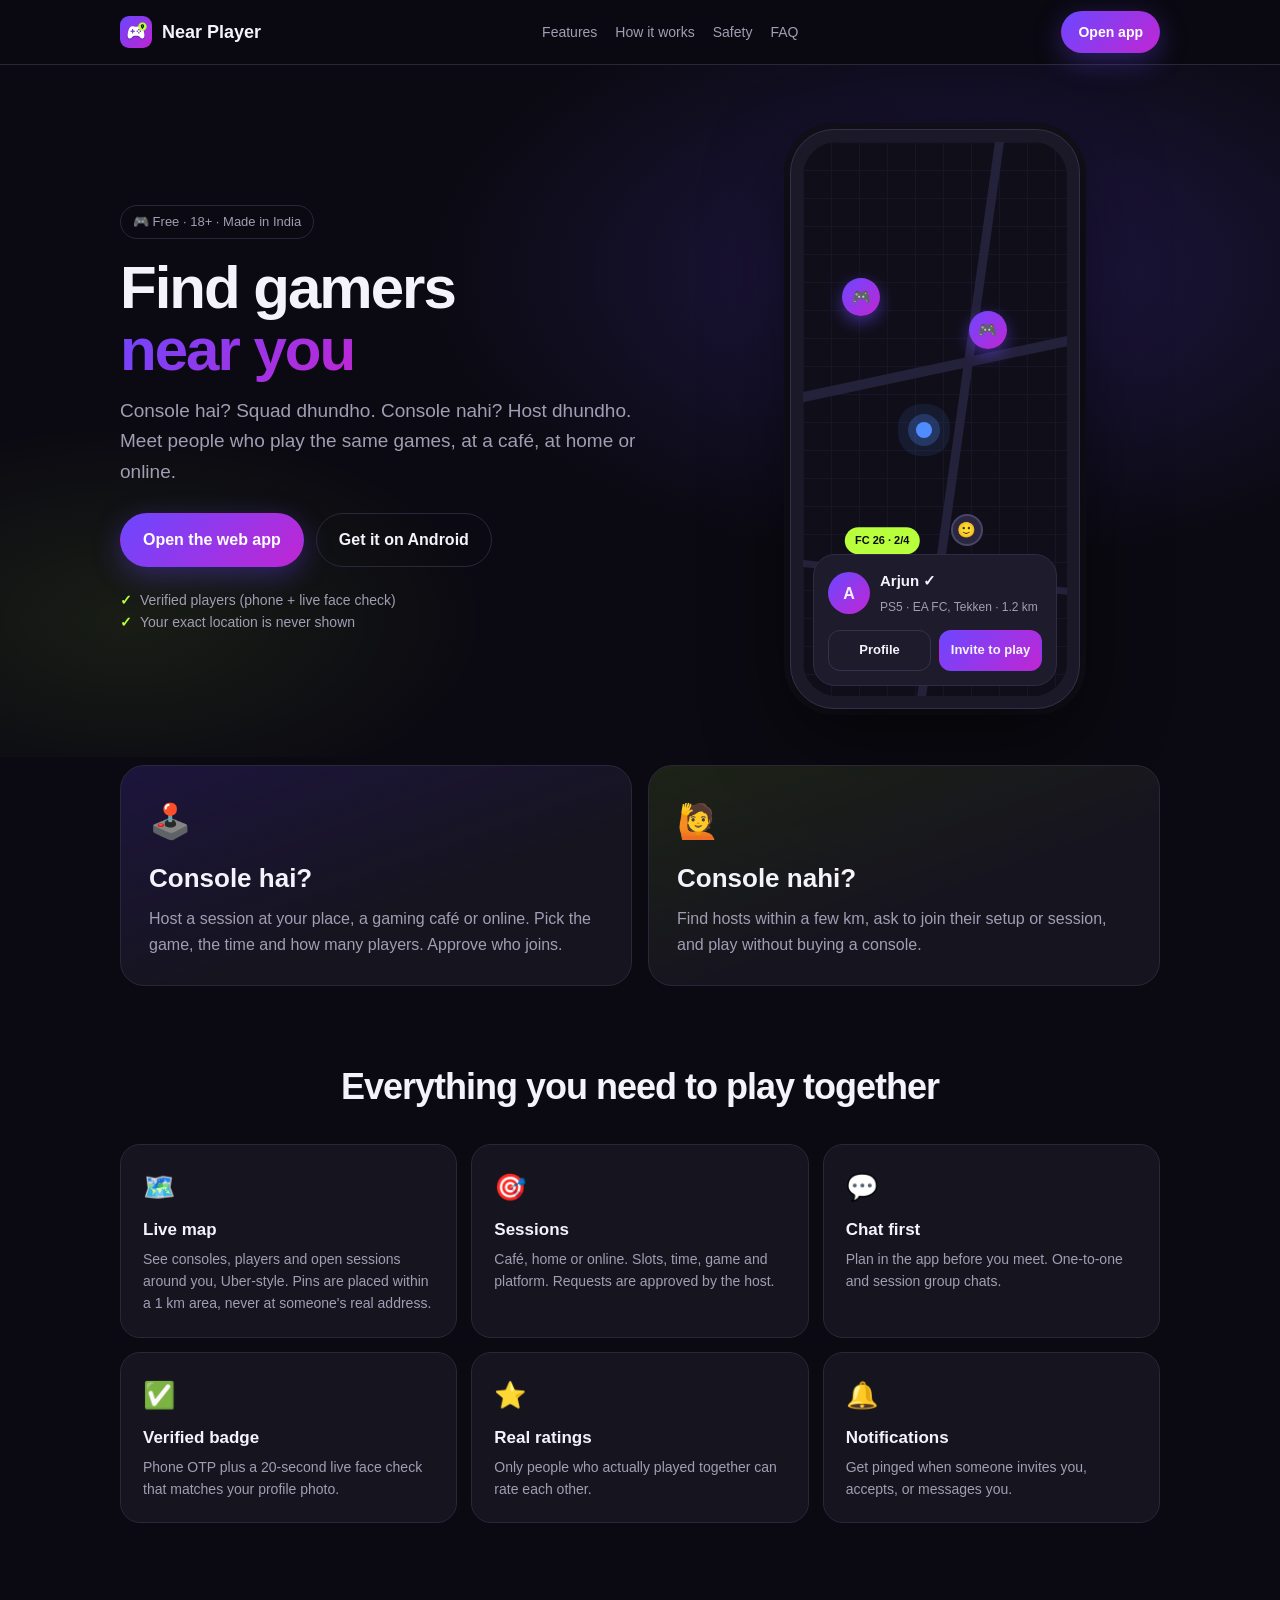
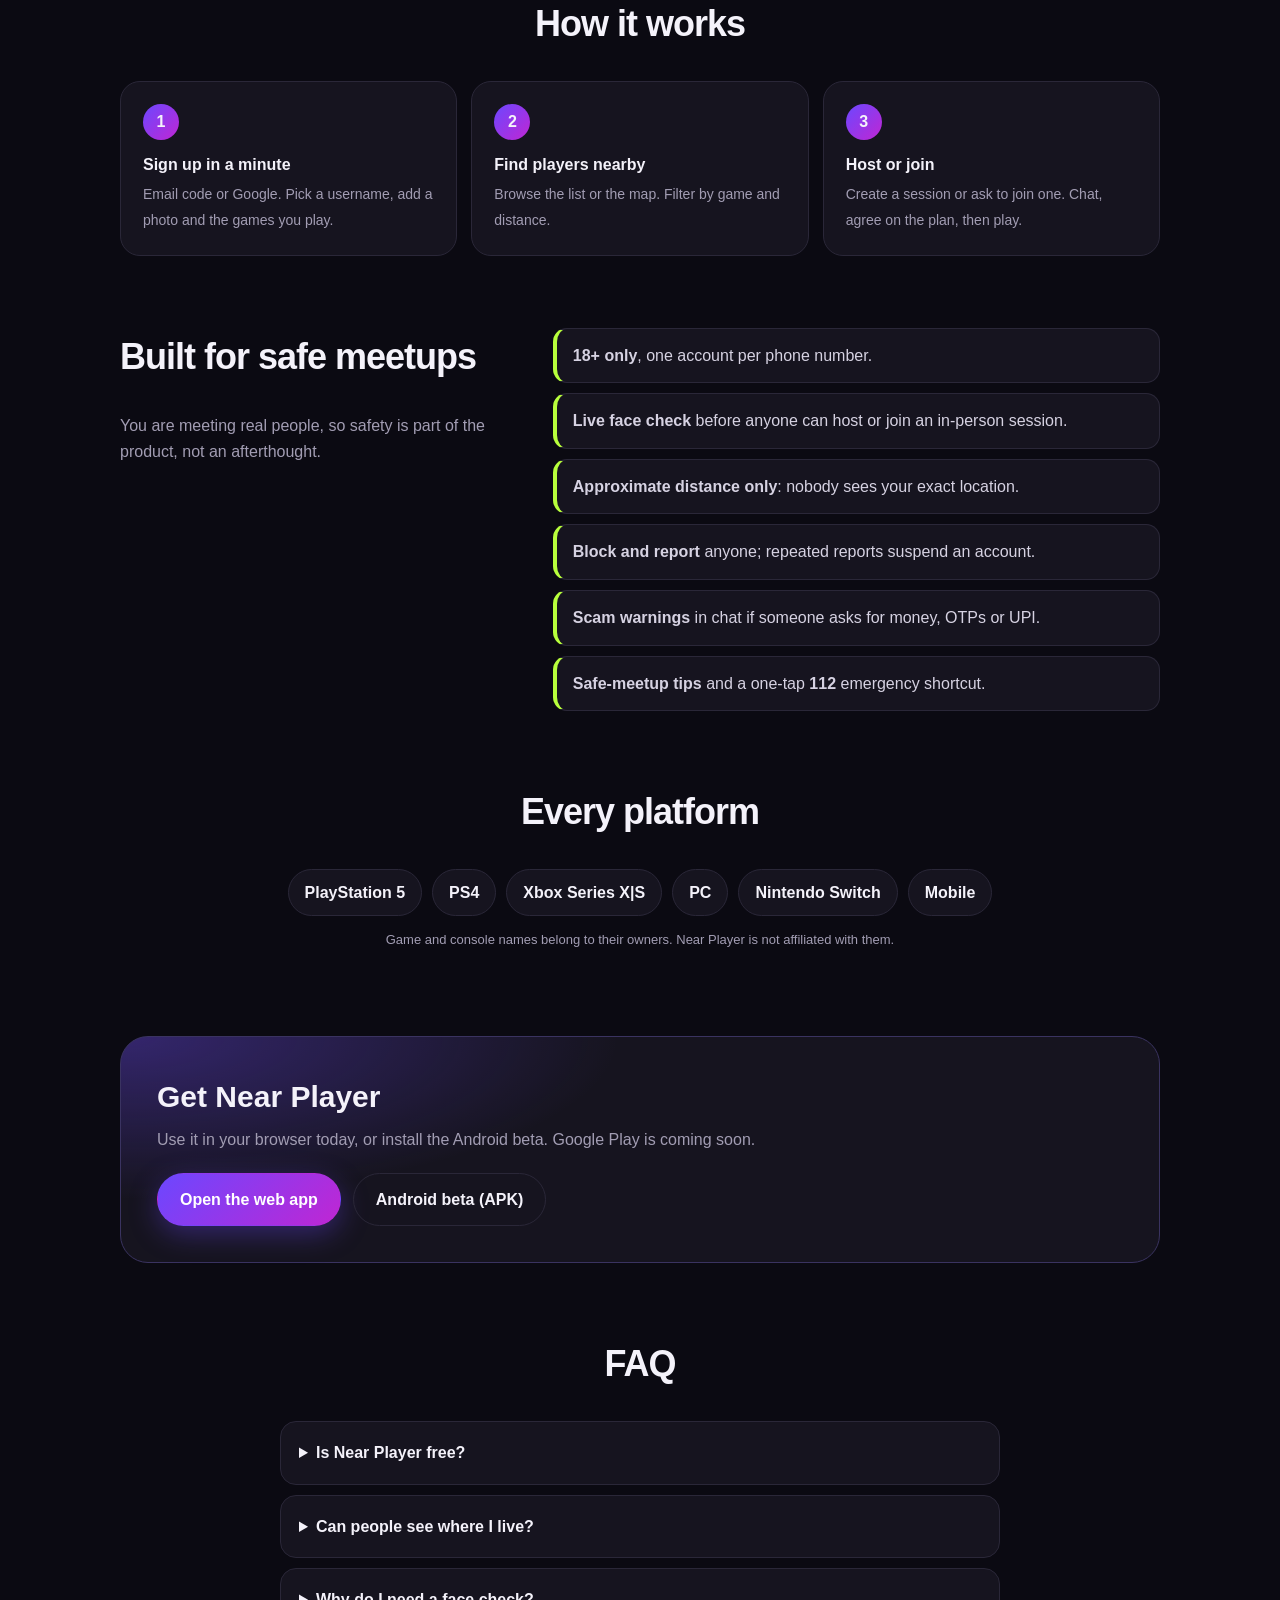
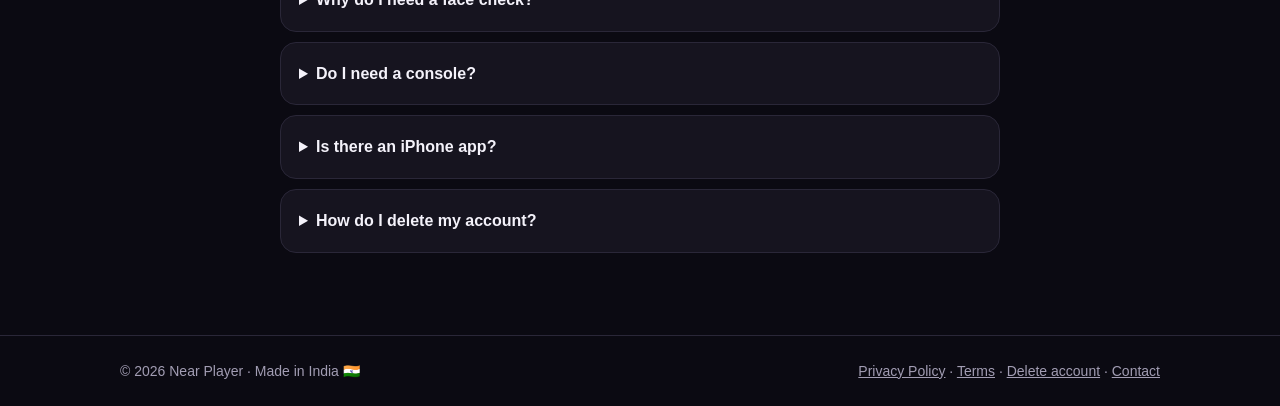
==== index.html @ e23db386 "Contact: support@nearplayer.live Co-Authored-By: Claude Opus 5.5 <noreply@anthropic.com>" ====
<!doctype html>
<html lang="en">
<head>
  <meta charset="utf-8">
  <meta name="viewport" content="width=device-width, initial-scale=1">
  <title>Near Player · Find gamers near you</title>
  <meta name="description" content="Near Player is a free app to find gamers near you. Console hai? Squad dhundho. Console nahi? Host dhundho. Host or join sessions at a café, at home or online, with verified players.">
  <link rel="canonical" href="https://nearplayer.live/">
  <link rel="icon" href="/favicon.png">
  <link rel="apple-touch-icon" href="/icon.png">
  <meta name="theme-color" content="#0b0a12">
  <meta property="og:type" content="website">
  <meta property="og:site_name" content="Near Player">
  <meta property="og:title" content="Near Player · Find gamers near you">
  <meta property="og:description" content="Console hai? Squad dhundho. Console nahi? Host dhundho. Free, 18+, verified players.">
  <meta property="og:url" content="https://nearplayer.live/">
  <meta property="og:image" content="https://nearplayer.live/og.png">
  <meta name="twitter:card" content="summary_large_image">
  <link rel="stylesheet" href="/styles.css">
  <script type="application/ld+json">
  {"@context":"https://schema.org","@type":"SoftwareApplication","name":"Near Player","operatingSystem":"Android, Web","applicationCategory":"SocialNetworkingApplication","offers":{"@type":"Offer","price":"0","priceCurrency":"INR"},"url":"https://nearplayer.live/","description":"Find gamers near you. Host or join gaming sessions at a café, at home or online."}
  </script>
</head>
<body class="landing">
  <header class="bar sticky"><div class="wrap wide">
    <a class="brand" href="/"><img src="/icon.png" alt="">Near Player</a>
    <nav class="links">
      <a href="#features">Features</a><a href="#how">How it works</a><a href="#safety">Safety</a><a href="#faq">FAQ</a>
    </nav>
    <a class="btn small" href="https://app.nearplayer.live/">Open app</a>
  </div></header>

  <main>
    <!-- Hero -->
    <section class="hero2"><div class="wrap wide hero-grid">
      <div class="hero-copy">
        <span class="kicker">🎮 Free · 18+ · Made in India</span>
        <h1>Find gamers <span>near you</span></h1>
        <p class="lead">Console hai? Squad dhundho. Console nahi? Host dhundho.<br>Meet people who play the same games, at a café, at home or online.</p>
        <div class="cta-row">
          <a class="btn" href="https://app.nearplayer.live/">Open the web app</a>
          <a class="btn ghost" href="#download">Get it on Android</a>
        </div>
        <ul class="ticks">
          <li>Verified players (phone + live face check)</li>
          <li>Your exact location is never shown</li>
        </ul>
      </div>
      <div class="phone" aria-hidden="true">
        <div class="screen">
          <div class="map">
            <span class="road r1"></span><span class="road r2"></span><span class="road r3"></span>
            <span class="pin you" style="left:46%;top:52%"></span>
            <span class="pin host" style="left:22%;top:28%">🎮</span>
            <span class="pin host" style="left:70%;top:34%">🎮</span>
            <span class="pin player" style="left:62%;top:70%">🙂</span>
            <span class="pin session" style="left:30%;top:72%">FC 26 · 2/4</span>
          </div>
          <div class="sheet">
            <div class="sheet-row"><span class="av">A</span><div><b>Arjun ✓</b><small>PS5 · EA FC, Tekken · 1.2 km</small></div></div>
            <div class="sheet-btns"><span>Profile</span><span class="go">Invite to play</span></div>
          </div>
        </div>
      </div>
    </div></section>

    <!-- Two sides -->
    <section class="wrap wide two-up">
      <div class="side host-side">
        <span class="emoji">🕹️</span>
        <h2>Console hai?</h2>
        <p>Host a session at your place, a gaming café or online. Pick the game, the time and how many players. Approve who joins.</p>
      </div>
      <div class="side join-side">
        <span class="emoji">🙋</span>
        <h2>Console nahi?</h2>
        <p>Find hosts within a few km, ask to join their setup or session, and play without buying a console.</p>
      </div>
    </section>

    <!-- Features -->
    <section id="features" class="wrap wide section">
      <h2 class="title">Everything you need to play together</h2>
      <div class="features">
        <div class="feature"><span>🗺️</span><b>Live map</b><p>See consoles, players and open sessions around you, Uber-style. Pins are placed within a 1 km area, never at someone's real address.</p></div>
        <div class="feature"><span>🎯</span><b>Sessions</b><p>Café, home or online. Slots, time, game and platform. Requests are approved by the host.</p></div>
        <div class="feature"><span>💬</span><b>Chat first</b><p>Plan in the app before you meet. One-to-one and session group chats.</p></div>
        <div class="feature"><span>✅</span><b>Verified badge</b><p>Phone OTP plus a 20-second live face check that matches your profile photo.</p></div>
        <div class="feature"><span>⭐</span><b>Real ratings</b><p>Only people who actually played together can rate each other.</p></div>
        <div class="feature"><span>🔔</span><b>Notifications</b><p>Get pinged when someone invites you, accepts, or messages you.</p></div>
      </div>
    </section>

    <!-- How it works -->
    <section id="how" class="wrap wide section">
      <h2 class="title">How it works</h2>
      <ol class="steps">
        <li><b>Sign up in a minute</b><span>Email code or Google. Pick a username, add a photo and the games you play.</span></li>
        <li><b>Find players nearby</b><span>Browse the list or the map. Filter by game and distance.</span></li>
        <li><b>Host or join</b><span>Create a session or ask to join one. Chat, agree on the plan, then play.</span></li>
      </ol>
    </section>

    <!-- Safety -->
    <section id="safety" class="wrap wide section safety">
      <div>
        <h2 class="title left">Built for safe meetups</h2>
        <p class="muted">You are meeting real people, so safety is part of the product, not an afterthought.</p>
      </div>
      <ul class="safety-list">
        <li><b>18+ only</b>, one account per phone number.</li>
        <li><b>Live face check</b> before anyone can host or join an in-person session.</li>
        <li><b>Approximate distance only</b>: nobody sees your exact location.</li>
        <li><b>Block and report</b> anyone; repeated reports suspend an account.</li>
        <li><b>Scam warnings</b> in chat if someone asks for money, OTPs or UPI.</li>
        <li><b>Safe-meetup tips</b> and a one-tap <b>112</b> emergency shortcut.</li>
      </ul>
    </section>

    <!-- Platforms -->
    <section class="wrap wide section center">
      <h2 class="title">Every platform</h2>
      <div class="chips"><span>PlayStation 5</span><span>PS4</span><span>Xbox Series X|S</span><span>PC</span><span>Nintendo Switch</span><span>Mobile</span></div>
      <p class="muted small">Game and console names belong to their owners. Near Player is not affiliated with them.</p>
    </section>

    <!-- Download -->
    <section id="download" class="wrap wide section">
      <div class="download">
        <div>
          <h2>Get Near Player</h2>
          <p>Use it in your browser today, or install the Android beta. Google Play is coming soon.</p>
        </div>
        <div class="cta-row">
          <a class="btn" href="https://app.nearplayer.live/">Open the web app</a>
          <a class="btn ghost" href="https://expo.dev/artifacts/eas/86B82vgmPaLSFSskIz0lsltJPLUc_S8eQxXtV3tE5l4.apk" rel="nofollow">Android beta (APK)</a>
        </div>
      </div>
    </section>

    <!-- FAQ -->
    <section id="faq" class="wrap section faq">
      <h2 class="title">FAQ</h2>
      <details><summary>Is Near Player free?</summary><p>Yes. No ads, no paid features.</p></details>
      <details><summary>Can people see where I live?</summary><p>No. Others only see an approximate distance, and map pins are placed somewhere within a 1 km area. Share your address only in chat, only if you want to.</p></details>
      <details><summary>Why do I need a face check?</summary><p>To host or join in-person sessions, every player verifies their phone and takes two quick live photos. They are compared with the profile photo automatically and deleted right after. It keeps fake profiles out. Browsing and chatting don't need it.</p></details>
      <details><summary>Do I need a console?</summary><p>No. Many players join someone else's setup or a café session.</p></details>
      <details><summary>Is there an iPhone app?</summary><p>Not yet. iPhone users can use the web app at app.nearplayer.live.</p></details>
      <details><summary>How do I delete my account?</summary><p>In the app: Profile → Delete account. Or see <a href="/delete-account/">how to delete your account</a>.</p></details>
    </section>
  </main>

  <footer><div class="wrap wide">
    <span>© 2026 Near Player · Made in India 🇮🇳</span>
    <span><a href="/privacy/">Privacy Policy</a> · <a href="/terms/">Terms</a> · <a href="/delete-account/">Delete account</a> · <a href="mailto:support@nearplayer.live">Contact</a></span>
  </div></footer>
</body>
</html>
---- styles.css ----
:root {
  --bg: #0b0a12;
  --surface: #16141f;
  --border: #2a2738;
  --text: #f4f2fa;
  --muted: #a29db3;
  --primary: #6c47ff;
  --accent: #b8ff3c;
  --grad: linear-gradient(135deg, #6c47ff, #c026d3);
  color-scheme: dark;
}
* { box-sizing: border-box; }
html { -webkit-text-size-adjust: 100%; }
body {
  margin: 0;
  background: var(--bg);
  color: var(--text);
  font: 16px/1.6 -apple-system, BlinkMacSystemFont, "Segoe UI", Roboto, Helvetica, Arial, sans-serif;
}
a { color: #a99bff; }
.wrap { max-width: 760px; margin: 0 auto; padding: 0 20px; }
header.bar { border-bottom: 1px solid var(--border); }
header.bar .wrap { display: flex; align-items: center; justify-content: space-between; height: 64px; }
.brand { display: flex; align-items: center; gap: 10px; color: var(--text); text-decoration: none; font-weight: 800; font-size: 18px; }
.brand img { width: 32px; height: 32px; border-radius: 9px; }
nav a { color: var(--muted); text-decoration: none; margin-left: 18px; font-size: 14px; }
nav a:hover { color: var(--text); }
.hero { text-align: center; padding: 64px 0 40px; }
.hero img { width: 112px; height: 112px; border-radius: 28px; box-shadow: 0 12px 40px rgba(108, 71, 255, 0.35); }
.hero h1 { font-size: 44px; line-height: 1.1; margin: 24px 0 12px; letter-spacing: -1px; }
.hero h1 span { background: var(--grad); -webkit-background-clip: text; background-clip: text; color: transparent; }
.hero p { color: var(--muted); font-size: 18px; margin: 0 auto; max-width: 520px; }
.pill { display: inline-block; margin-top: 28px; padding: 12px 22px; border-radius: 999px; background: var(--grad); color: #fff; font-weight: 700; text-decoration: none; }
.pill.soon { background: var(--surface); border: 1px solid var(--border); color: var(--muted); }
.grid { display: grid; grid-template-columns: repeat(auto-fit, minmax(200px, 1fr)); gap: 14px; margin: 24px 0 56px; }
.card { background: var(--surface); border: 1px solid var(--border); border-radius: 18px; padding: 18px; }
.card b { display: block; margin-bottom: 4px; }
.card span { color: var(--muted); font-size: 14px; }
.doc { padding: 40px 0 64px; }
.doc h1 { font-size: 32px; margin: 0 0 4px; }
.doc .updated { color: var(--muted); font-size: 14px; margin: 0 0 28px; }
.doc h2 { font-size: 20px; margin: 32px 0 8px; }
.doc p, .doc li { color: #d6d2e2; }
.doc ol li { margin-bottom: 8px; }
.note { background: var(--surface); border: 1px solid var(--border); border-left: 4px solid var(--accent); border-radius: 12px; padding: 14px 16px; margin: 20px 0; }
footer { border-top: 1px solid var(--border); color: var(--muted); font-size: 14px; }
footer .wrap { padding: 24px 20px; display: flex; flex-wrap: wrap; gap: 8px 18px; justify-content: space-between; }
footer a { color: var(--muted); }
@media (max-width: 520px) {
  .hero h1 { font-size: 34px; }
  nav a { margin-left: 12px; }
}

/* ---------- Landing page ---------- */
.wrap.wide { max-width: 1080px; }
html { scroll-behavior: smooth; }
.sticky { position: sticky; top: 0; z-index: 10; background: rgba(11, 10, 18, 0.85); backdrop-filter: blur(12px); -webkit-backdrop-filter: blur(12px); }
.sticky .wrap { gap: 16px; }
nav.links { display: flex; flex: 1; justify-content: center; }
.btn { display: inline-flex; align-items: center; justify-content: center; padding: 13px 22px; border-radius: 999px; background: var(--grad); color: #fff; font-weight: 700; text-decoration: none; border: 1px solid transparent; white-space: nowrap; transition: transform .15s ease, box-shadow .15s ease; box-shadow: 0 8px 28px rgba(108, 71, 255, 0.35); }
.btn:hover { transform: translateY(-1px); box-shadow: 0 12px 34px rgba(108, 71, 255, 0.5); }
.btn.ghost { background: transparent; border-color: var(--border); color: var(--text); box-shadow: none; }
.btn.ghost:hover { border-color: #4a4566; }
.btn.small { padding: 9px 16px; font-size: 14px; }
.hero2 { padding: 64px 0 48px; background: radial-gradient(60% 60% at 75% 30%, rgba(108, 71, 255, 0.22), transparent 70%), radial-gradient(40% 40% at 10% 80%, rgba(184, 255, 60, 0.08), transparent 70%); }
.hero-grid { display: grid; grid-template-columns: 1.1fr 0.9fr; gap: 40px; align-items: center; }
.kicker { display: inline-block; padding: 6px 12px; border: 1px solid var(--border); border-radius: 999px; color: var(--muted); font-size: 13px; }
.hero-copy h1 { font-size: 60px; line-height: 1.02; letter-spacing: -2px; margin: 18px 0 16px; }
.hero-copy h1 span { white-space: nowrap; background: var(--grad); -webkit-background-clip: text; background-clip: text; color: transparent; }
.lead { color: var(--muted); font-size: 19px; margin: 0 0 26px; }
.cta-row { display: flex; flex-wrap: wrap; gap: 12px; }
.ticks { list-style: none; padding: 0; margin: 22px 0 0; color: var(--muted); font-size: 14px; }
.ticks li::before { content: "✓"; color: var(--accent); font-weight: 800; margin-right: 8px; }
.phone { justify-self: center; width: 290px; height: 580px; border-radius: 44px; padding: 12px; background: #1b1928; border: 1px solid #34304a; box-shadow: 0 30px 80px rgba(0, 0, 0, 0.55), 0 0 0 6px #121019; }
.screen { position: relative; width: 100%; height: 100%; border-radius: 34px; overflow: hidden; background: #13121c; }
.map { position: absolute; inset: 0; background: linear-gradient(#171527 1px, transparent 1px) 0 0/28px 28px, linear-gradient(90deg, #171527 1px, #100f19 1px) 0 0/28px 28px; }
.road { position: absolute; background: #24213a; border-radius: 6px; }
.r1 { left: -10%; right: -10%; top: 40%; height: 10px; transform: rotate(-12deg); }
.r2 { top: -10%; bottom: -10%; left: 58%; width: 9px; transform: rotate(8deg); }
.r3 { left: -10%; right: -10%; top: 78%; height: 7px; transform: rotate(6deg); }
.pin { position: absolute; transform: translate(-50%, -50%); display: grid; place-items: center; font-size: 15px; }
.pin.you { width: 16px; height: 16px; border-radius: 50%; background: #4f8cff; box-shadow: 0 0 0 8px rgba(79, 140, 255, 0.25), 0 0 0 18px rgba(79, 140, 255, 0.1); }
.pin.host { width: 38px; height: 38px; border-radius: 50%; background: var(--grad); box-shadow: 0 6px 16px rgba(108, 71, 255, 0.5); }
.pin.player { width: 32px; height: 32px; border-radius: 50%; background: #2a2740; border: 2px solid #4a4566; }
.pin.session { padding: 5px 10px; border-radius: 999px; background: var(--accent); color: #0b0a12; font-size: 11px; font-weight: 800; }
.sheet { position: absolute; left: 10px; right: 10px; bottom: 10px; background: #1e1b2c; border: 1px solid #2f2b45; border-radius: 22px; padding: 14px; }
.sheet-row { display: flex; gap: 10px; align-items: center; }
.sheet-row b { display: block; font-size: 15px; }
.sheet-row small { color: var(--muted); font-size: 12px; }
.av { width: 42px; height: 42px; border-radius: 50%; background: var(--grad); display: grid; place-items: center; font-weight: 800; }
.sheet-btns { display: flex; gap: 8px; margin-top: 12px; }
.sheet-btns span { flex: 1; text-align: center; padding: 9px; border-radius: 12px; border: 1px solid #36324d; font-size: 13px; font-weight: 700; }
.sheet-btns .go { background: var(--grad); border-color: transparent; }
.two-up { display: grid; grid-template-columns: 1fr 1fr; gap: 16px; margin-top: 8px; }
.side { border: 1px solid var(--border); border-radius: 24px; padding: 28px; background: var(--surface); }
.side h2 { margin: 10px 0 6px; font-size: 26px; }
.side p { color: var(--muted); margin: 0; }
.side .emoji { font-size: 34px; }
.host-side { background: linear-gradient(160deg, rgba(108, 71, 255, 0.18), var(--surface) 60%); }
.join-side { background: linear-gradient(160deg, rgba(184, 255, 60, 0.1), var(--surface) 60%); }
.section { padding: 72px 20px 0; }
.title { font-size: 36px; letter-spacing: -1px; text-align: center; margin: 0 0 28px; }
.title.left { text-align: left; }
.features { display: grid; grid-template-columns: repeat(3, 1fr); gap: 14px; }
.feature { background: var(--surface); border: 1px solid var(--border); border-radius: 20px; padding: 22px; }
.feature span { font-size: 26px; }
.feature b { display: block; margin: 8px 0 4px; font-size: 17px; }
.feature p { margin: 0; color: var(--muted); font-size: 14px; }
.steps { list-style: none; counter-reset: s; padding: 0; margin: 0; display: grid; grid-template-columns: repeat(3, 1fr); gap: 14px; }
.steps li { counter-increment: s; background: var(--surface); border: 1px solid var(--border); border-radius: 20px; padding: 22px; }
.steps li::before { content: counter(s); display: grid; place-items: center; width: 36px; height: 36px; border-radius: 50%; background: var(--grad); font-weight: 800; margin-bottom: 12px; }
.steps b { display: block; margin-bottom: 4px; }
.steps span { color: var(--muted); font-size: 14px; }
.safety { display: grid; grid-template-columns: 0.8fr 1.2fr; gap: 28px; align-items: start; }
.safety-list { list-style: none; padding: 0; margin: 0; display: grid; gap: 10px; }
.safety-list li { background: var(--surface); border: 1px solid var(--border); border-left: 4px solid var(--accent); border-radius: 14px; padding: 14px 16px; color: #d6d2e2; }
.muted { color: var(--muted); }
.small { font-size: 13px; }
.center { text-align: center; }
.chips { display: flex; flex-wrap: wrap; gap: 10px; justify-content: center; margin-bottom: 14px; }
.chips span { padding: 10px 16px; border-radius: 999px; border: 1px solid var(--border); background: var(--surface); font-weight: 600; }
.download { display: flex; flex-wrap: wrap; gap: 20px; align-items: center; justify-content: space-between; padding: 36px; border-radius: 28px; border: 1px solid #3a3360; background: radial-gradient(80% 120% at 0% 0%, rgba(108, 71, 255, 0.35), transparent 60%), var(--surface); }
.download h2 { margin: 0 0 6px; font-size: 30px; }
.download p { margin: 0; color: var(--muted); }
.faq { padding-bottom: 72px; }
.faq details { background: var(--surface); border: 1px solid var(--border); border-radius: 16px; padding: 4px 18px; margin-bottom: 10px; }
.faq summary { cursor: pointer; padding: 14px 0; font-weight: 700; }
.faq details p { color: var(--muted); margin: 0 0 14px; }
.landing footer { margin-top: 0; }
@media (max-width: 860px) {
  nav.links { display: none; }
  .hero-grid { grid-template-columns: 1fr; text-align: center; }
  .hero-copy h1 { font-size: 44px; }
  .cta-row { justify-content: center; }
  .ticks { display: inline-block; text-align: left; }
  .phone { width: 260px; height: 520px; }
  .two-up, .features, .steps, .safety { grid-template-columns: 1fr; }
  .title, .title.left { font-size: 28px; text-align: center; }
  .safety > div { text-align: center; }
  .download { padding: 26px; text-align: center; justify-content: center; }
  .sticky .wrap { justify-content: space-between; }
}
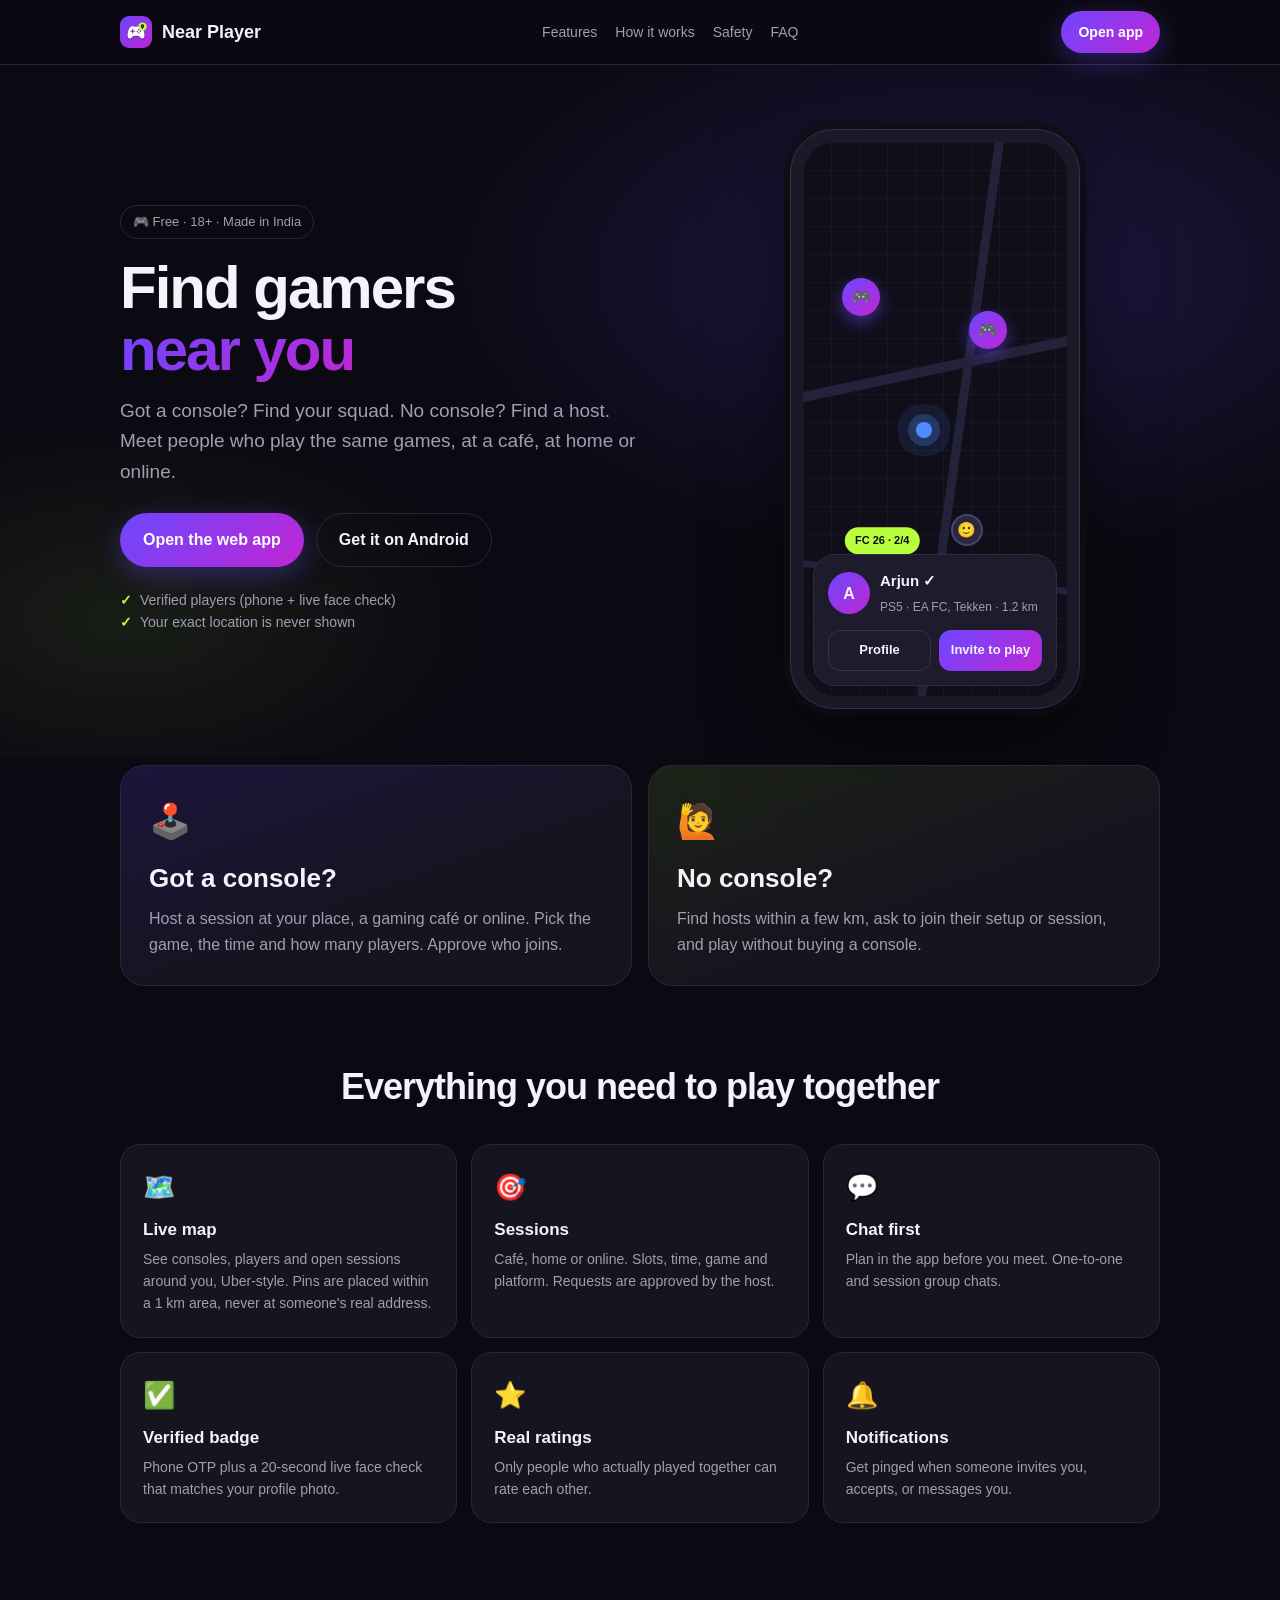
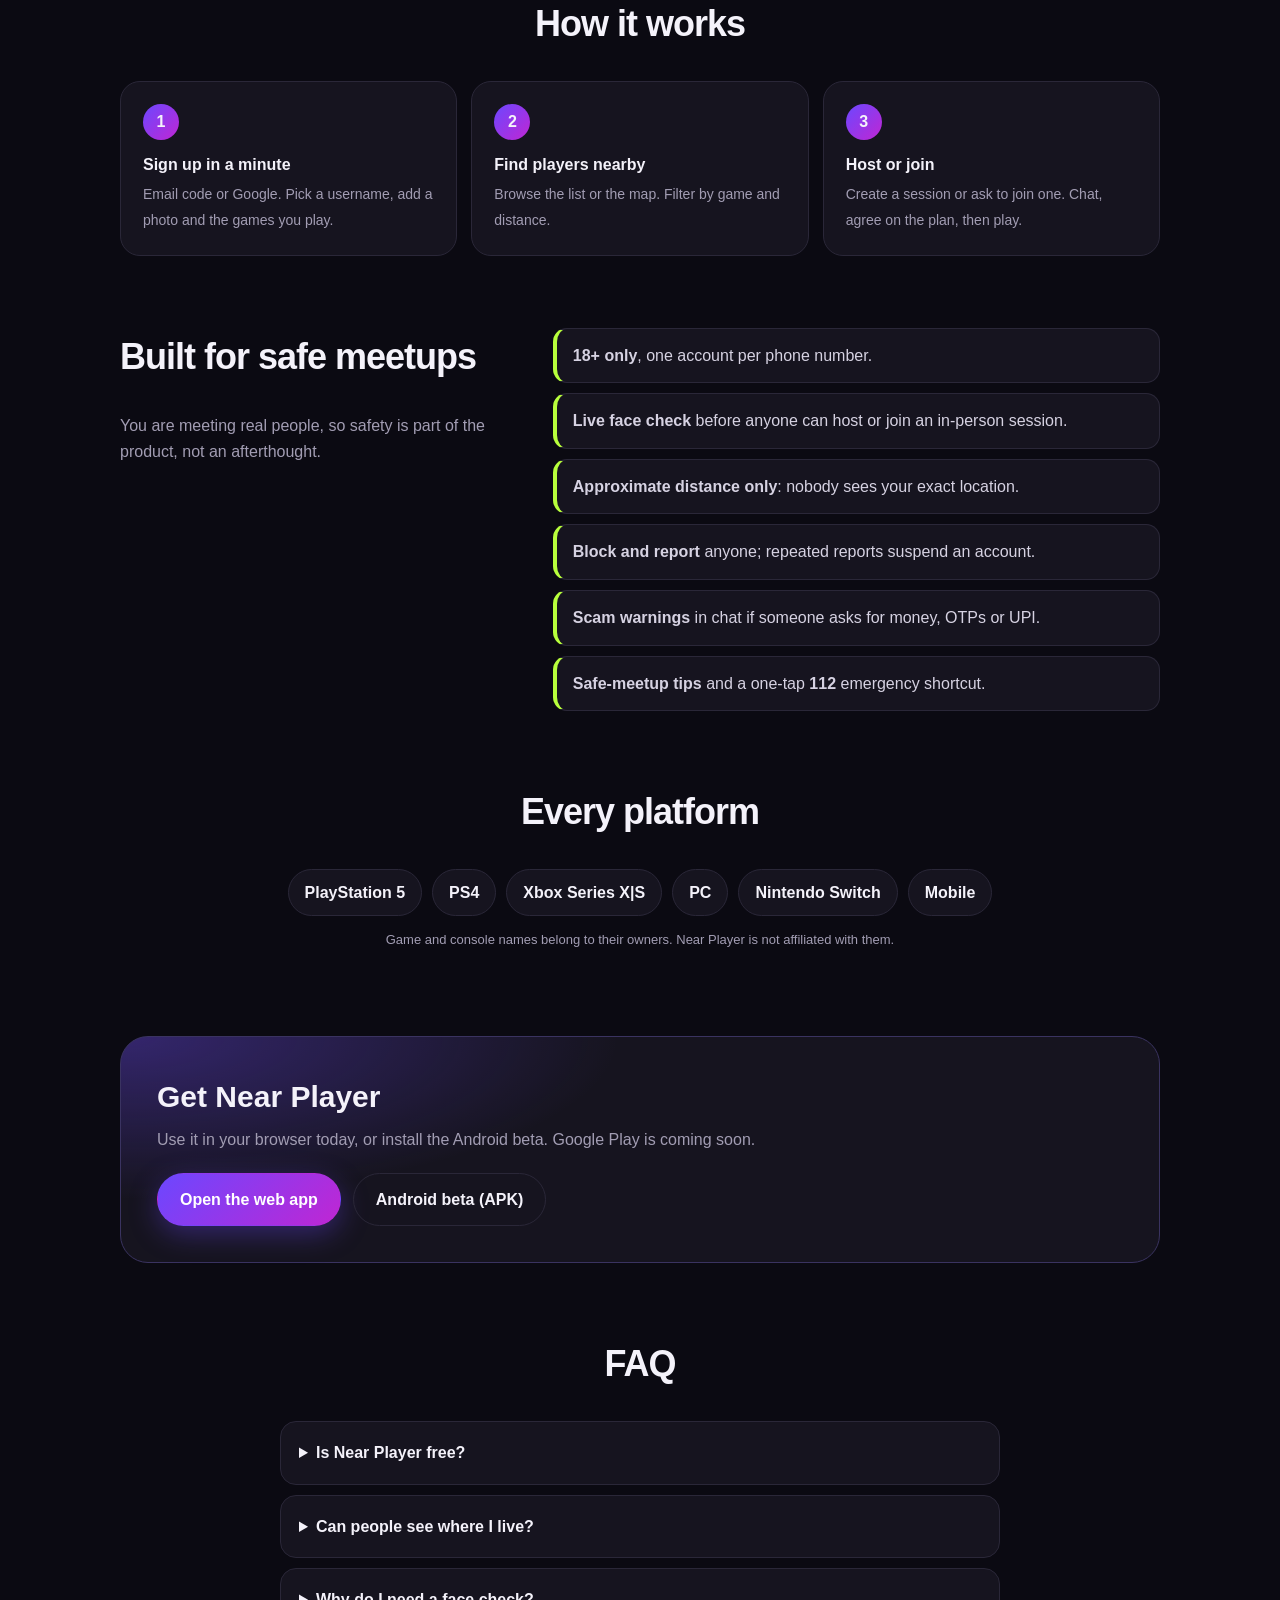
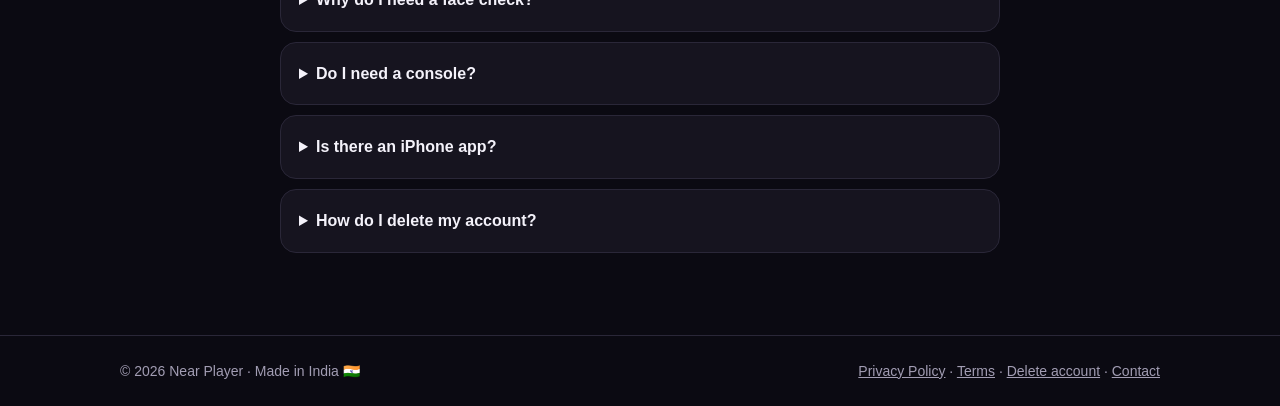
==== commit 6f704c4f: "English-only copy and share image Co-Authored-By: Claude Opus 5.5 <noreply@anthropic.com>" ====
--- a/index.html
+++ b/index.html
@@ -4,7 +4,7 @@
   <meta charset="utf-8">
   <meta name="viewport" content="width=device-width, initial-scale=1">
   <title>Near Player · Find gamers near you</title>
-  <meta name="description" content="Near Player is a free app to find gamers near you. Console hai? Squad dhundho. Console nahi? Host dhundho. Host or join sessions at a café, at home or online, with verified players.">
+  <meta name="description" content="Near Player is a free app to find gamers near you. Got a console? Find your squad. No console? Find a host. Host or join sessions at a café, at home or online, with verified players.">
   <link rel="canonical" href="https://nearplayer.live/">
   <link rel="icon" href="/favicon.png">
   <link rel="apple-touch-icon" href="/icon.png">
@@ -12,7 +12,7 @@
   <meta property="og:type" content="website">
   <meta property="og:site_name" content="Near Player">
   <meta property="og:title" content="Near Player · Find gamers near you">
-  <meta property="og:description" content="Console hai? Squad dhundho. Console nahi? Host dhundho. Free, 18+, verified players.">
+  <meta property="og:description" content="Got a console? Find your squad. No console? Find a host. Free, 18+, verified players.">
   <meta property="og:url" content="https://nearplayer.live/">
   <meta property="og:image" content="https://nearplayer.live/og.png">
   <meta name="twitter:card" content="summary_large_image">
@@ -36,7 +36,7 @@
       <div class="hero-copy">
         <span class="kicker">🎮 Free · 18+ · Made in India</span>
         <h1>Find gamers <span>near you</span></h1>
-        <p class="lead">Console hai? Squad dhundho. Console nahi? Host dhundho.<br>Meet people who play the same games, at a café, at home or online.</p>
+        <p class="lead">Got a console? Find your squad. No console? Find a host.<br>Meet people who play the same games, at a café, at home or online.</p>
         <div class="cta-row">
           <a class="btn" href="https://app.nearplayer.live/">Open the web app</a>
           <a class="btn ghost" href="#download">Get it on Android</a>
@@ -68,12 +68,12 @@
     <section class="wrap wide two-up">
       <div class="side host-side">
         <span class="emoji">🕹️</span>
-        <h2>Console hai?</h2>
+        <h2>Got a console?</h2>
         <p>Host a session at your place, a gaming café or online. Pick the game, the time and how many players. Approve who joins.</p>
       </div>
       <div class="side join-side">
         <span class="emoji">🙋</span>
-        <h2>Console nahi?</h2>
+        <h2>No console?</h2>
         <p>Find hosts within a few km, ask to join their setup or session, and play without buying a console.</p>
       </div>
     </section>
@@ -133,7 +133,7 @@
         </div>
         <div class="cta-row">
           <a class="btn" href="https://app.nearplayer.live/">Open the web app</a>
-          <a class="btn ghost" href="https://expo.dev/artifacts/eas/86B82vgmPaLSFSskIz0lsltJPLUc_S8eQxXtV3tE5l4.apk" rel="nofollow">Android beta (APK)</a>
+          <a class="btn ghost" href="https://expo.dev/artifacts/eas/p9cOH6WFDuIvppP3IilDRmklzaQLzICguQq-dRzmL7k.apk" rel="nofollow">Android beta (APK)</a>
         </div>
       </div>
     </section>
